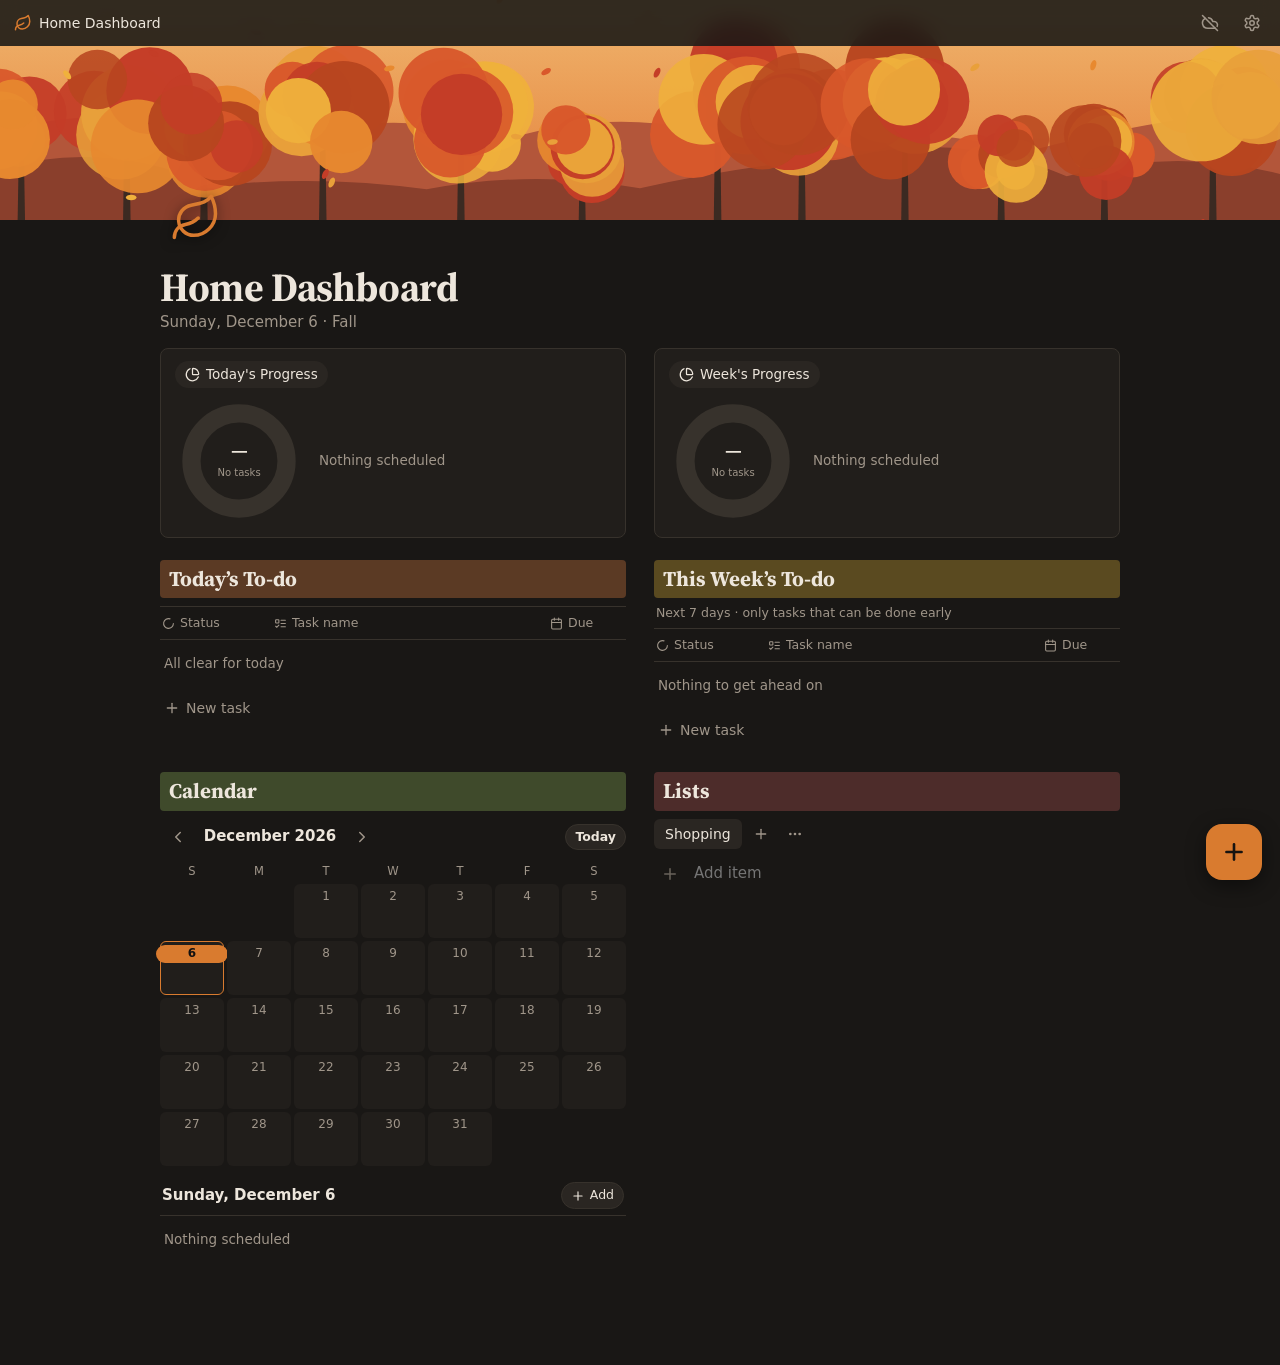
==== index.html @ fb321fc7 "Add files via upload" ====
<!doctype html>
<html lang="en">
<head>
  <meta charset="utf-8">
  <meta name="viewport" content="width=device-width, initial-scale=1, viewport-fit=cover">
  <meta name="theme-color" content="#191715">
  <meta name="mobile-web-app-capable" content="yes">
  <title>Home Dashboard</title>
  <link rel="manifest" href="manifest.webmanifest">
  <link rel="icon" href="icon-192.png">
  <link rel="apple-touch-icon" href="icon-192.png">
  <link rel="preconnect" href="https://fonts.googleapis.com">
  <link rel="preconnect" href="https://fonts.gstatic.com" crossorigin>
  <link rel="stylesheet" href="https://fonts.googleapis.com/css2?family=Source+Serif+4:opsz,wght@8..60,600;8..60,700&display=swap">
  <link rel="stylesheet" href="styles.css">
</head>
<body>
  <div id="app"></div>
  <div id="overlay"></div>
  <script src="recurrence.js"></script>
  <script src="icons.js"></script>
  <script src="themes.js"></script>
  <script src="app.js"></script>
</body>
</html>
---- styles.css ----
:root {
  --bg: #191715; --surface: #211e1b; --surface2: #2a2622; --border: #37322c; --text: #ede6dc; --muted: #a0968a;
  --accent: #d97b2f; --h1: #5b3a24; --h2: #5a4a20; --h3: #3f4a2b; --h4: #4d2c2a;
  --serif: 'Source Serif 4', 'Noto Serif', Georgia, serif;
  --sans: system-ui, -apple-system, 'Segoe UI', Roboto, 'Helvetica Neue', Arial, sans-serif;
  --radius: 8px;
  color-scheme: dark;
}
* { box-sizing: border-box; }
html { -webkit-text-size-adjust: 100%; overflow-x: hidden; }
body { margin: 0; background: var(--bg); color: var(--text); font: 15px/1.45 var(--sans); -webkit-tap-highlight-color: transparent; overflow-x: hidden; }
button { font: inherit; color: inherit; background: none; border: 0; padding: 0; cursor: pointer; }
input, textarea { font: inherit; color: var(--text); background: var(--surface2); border: 1px solid var(--border); border-radius: 6px; padding: 9px 10px; width: 100%; outline: none; }
input:focus, textarea:focus { border-color: var(--accent); }
input[type=date], input[type=time] { min-height: 40px; }
.ic { width: 18px; height: 18px; flex: none; }
.accent { color: var(--accent); }
.muted { color: var(--muted); }
.small { font-size: 12.5px; display: block; }
.spacer { flex: 1; }
.spin { animation: spin 1s linear infinite; }
@keyframes spin { to { transform: rotate(360deg); } }

/* top bar + banner */
.topbar { position: sticky; top: 0; z-index: 20; display: flex; align-items: center; gap: 6px; height: 46px;
  padding: 0 10px 0 14px; padding-top: env(safe-area-inset-top); background: color-mix(in srgb, var(--bg) 88%, transparent);
  backdrop-filter: blur(10px); -webkit-backdrop-filter: blur(10px); }
.crumb { display: flex; align-items: center; gap: 7px; font-size: 14px; min-width: 0; }
.crumb span { white-space: nowrap; overflow: hidden; text-overflow: ellipsis; }
.iconbtn { width: 36px; height: 36px; display: inline-grid; place-items: center; border-radius: 6px; color: var(--muted); position: relative; }
.iconbtn:hover { background: var(--surface2); color: var(--text); }
.iconbtn.faint { width: 28px; height: 28px; opacity: .55; }
.sync-ok { color: var(--st-done); } .sync-error { color: #e36a5a; }
.pending { position: absolute; top: 3px; right: 2px; font-size: 10px; background: var(--accent); color: #111; border-radius: 8px; padding: 0 4px; line-height: 14px; }
.banner { height: 170px; overflow: hidden; margin-top: -46px; }
.banner svg { width: 100%; height: 100%; display: block; }

/* page */
.page { max-width: 1040px; margin: 0 auto; padding: 0 16px 110px; }
.page-icon { width: 72px; height: 72px; margin-top: -38px; position: relative; color: var(--accent);
  display: grid; place-items: center; filter: drop-shadow(0 2px 6px rgba(0,0,0,.6)); }
.page-icon .ic { width: 52px; height: 52px; stroke-width: 1.6; }
.title { font-family: var(--serif); font-weight: 700; font-size: 34px; line-height: 1.15; margin: 10px 0 2px; letter-spacing: -.01em; }
.subtitle { color: var(--muted); margin-bottom: 14px; }
.filters { display: flex; gap: 6px; overflow-x: auto; padding-bottom: 6px; margin-bottom: 8px; scrollbar-width: none; }
.chip { display: inline-flex; align-items: center; gap: 5px; padding: 5px 11px; border-radius: 999px; background: var(--surface2);
  border: 1px solid var(--border); white-space: nowrap; font-size: 13.5px; }
.chip.on { background: color-mix(in srgb, var(--accent) 30%, var(--surface2)); border-color: var(--accent); }
.chip.small { padding: 3px 9px; font-size: 12.5px; }
.chip .ic { width: 14px; height: 14px; }

.grid2 { display: grid; grid-template-columns: minmax(0, 1fr); gap: 16px; margin-bottom: 22px; }
@media (min-width: 760px) {
  .grid2 { grid-template-columns: minmax(0, 1fr) minmax(0, 1fr); gap: 28px; }
  .banner { height: 220px; }
  .page { padding: 0 40px 80px; }
  .title { font-size: 40px; }
}
.block { min-width: 0; }
.hblock { font-family: var(--serif); font-size: 21px; font-weight: 700; margin: 0 0 8px; padding: 4px 9px; border-radius: 4px; }
.hblock.h1 { background: var(--h1); } .hblock.h2 { background: var(--h2); } .hblock.h3 { background: var(--h3); } .hblock.h4 { background: var(--h4); }
.hint { color: var(--muted); font-size: 12.5px; margin: -2px 0 6px 2px; }

/* charts */
.charts { display: grid; grid-template-columns: minmax(0, 1fr) minmax(0, 1fr); gap: 10px; margin-bottom: 22px; }
@media (max-width: 759px) {
  .charts .card { padding: 10px; }
  .charts .chart-body { flex-direction: column; gap: 8px; }
  .charts .pie { width: 112px; height: 112px; }
  .charts .legend { font-size: 12.5px; width: 100%; }
  .charts .card-label { font-size: 12.5px; padding: 3px 8px; }
}
@media (min-width: 760px) { .charts { gap: 28px; } }
.card { background: var(--surface); border: 1px solid var(--border); border-radius: var(--radius); padding: 12px 14px; }
.card-label { display: inline-flex; align-items: center; gap: 6px; font-size: 13.5px; padding: 4px 10px; border-radius: 999px; background: var(--surface2); }
.card-label .ic { width: 15px; height: 15px; }
.chart-body { display: flex; align-items: center; gap: 16px; margin-top: 8px; }
.pie { width: 128px; height: 128px; flex: none; }
.pie circle { transition: stroke-dasharray .4s ease, stroke-dashoffset .4s ease; }
.pie-big { font: 700 22px var(--serif); fill: var(--text); }
.pie-small { font-size: 11px; fill: var(--muted); }
.legend { list-style: none; margin: 0; padding: 0; display: grid; gap: 4px; font-size: 13.5px; flex: 1; min-width: 0; }
.legend li { display: flex; align-items: center; gap: 7px; }
.legend b { margin-left: auto; font-weight: 600; color: var(--muted); }
.dot { width: 8px; height: 8px; border-radius: 50%; flex: none; display: inline-block; }

/* tables */
.table { border-top: 1px solid var(--border); }
.thead { display: grid; grid-template-columns: 104px 1fr 74px; gap: 8px; color: var(--muted); font-size: 12.5px; padding: 7px 2px; border-bottom: 1px solid var(--border); }
.thead span { display: flex; align-items: center; gap: 5px; }
.thead .ic { width: 13px; height: 13px; }
.row { display: grid; grid-template-columns: 104px 1fr 74px; gap: 8px; align-items: center; padding: 7px 2px; border-bottom: 1px solid var(--border); min-height: 48px; }
.row.fin .nm { color: var(--muted); }
.row.fin .ticon { opacity: .5; }
.row.overdue { background: linear-gradient(90deg, color-mix(in srgb, #e05a4a 12%, transparent), transparent 70%); }
.pill { --c: var(--st-not_started); display: inline-flex; align-items: center; gap: 6px; justify-self: start; padding: 3px 9px 3px 8px; border-radius: 999px;
  background: color-mix(in srgb, var(--c) 26%, transparent); color: color-mix(in srgb, var(--c) 45%, #fff); font-size: 12.5px; white-space: nowrap; }
.pill .dot { background: var(--c); }
.name { display: flex; align-items: center; gap: 9px; text-align: left; min-width: 0; padding: 2px 0; }
.ticon { width: 30px; height: 30px; display: grid; place-items: center; border-radius: 7px; background: var(--surface2); color: var(--accent); flex: none; }
.ticon .ic { width: 17px; height: 17px; }
.ntext { min-width: 0; display: flex; flex-direction: column; }
.nm { overflow-wrap: anywhere; }
.meta { display: flex; align-items: center; gap: 6px; font-size: 11.5px; color: var(--muted); margin-top: 1px; }
.cat { padding: 0 6px; border-radius: 4px; background: var(--surface2); }
.rep .ic, .streak .ic { width: 12px; height: 12px; }
.streak { display: inline-flex; align-items: center; gap: 2px; color: var(--st-p25); }
.due { font-size: 12.5px; text-align: right; display: flex; flex-direction: column; color: var(--text); }
.due .sub { color: var(--muted); font-size: 11.5px; }
.od { color: #e8806e; font-weight: 600; }
.empty { color: var(--muted); padding: 14px 4px; font-size: 13.5px; }
.newrow { display: flex; align-items: center; gap: 6px; color: var(--muted); padding: 10px 4px; font-size: 14px; width: 100%; }
.newrow .ic { width: 16px; height: 16px; }

/* calendar */
.cal-head { display: flex; align-items: center; gap: 4px; margin-bottom: 6px; font-weight: 600; }
.cal-head > span { min-width: 0; flex: 0 1 140px; text-align: center; }
.cal-head .chip { margin-left: auto; }
.cal-grid { display: grid; grid-template-columns: repeat(7, minmax(0, 1fr)); gap: 3px; }
.cal-dow { text-align: center; color: var(--muted); font-size: 11.5px; padding: 2px 0; }
.cal-cell { min-height: 54px; border-radius: 6px; background: var(--surface); border: 1px solid transparent; padding: 3px; display: flex; flex-direction: column; align-items: center; gap: 2px; }
.cal-cell.blank { background: none; }
.cal-cell .num { font-size: 12px; color: var(--muted); }
.cal-cell.today .num { background: var(--accent); color: #111; border-radius: 999px; padding: 0 6px; font-weight: 700; }
.cal-cell.sel { border-color: var(--accent); }
.cal-icons { display: flex; flex-wrap: wrap; justify-content: center; gap: 1px; }
.cal-icons .ic { width: 12px; height: 12px; }
.cal-icons .more { font-size: 9.5px; color: var(--muted); }
.cal-day { margin-top: 12px; }
.cal-day-head { display: flex; align-items: center; justify-content: space-between; padding: 4px 2px 6px; border-bottom: 1px solid var(--border); }

/* lists */
.tabs { display: flex; gap: 4px; overflow-x: auto; margin-bottom: 6px; scrollbar-width: none; }
.tab { padding: 5px 11px; border-radius: 6px; color: var(--muted); white-space: nowrap; font-size: 14px; display: inline-flex; align-items: center; }
.tab.on { background: var(--surface2); color: var(--text); }
.tab.add { padding: 5px 7px; } .tab .ic { width: 16px; height: 16px; }
.items { margin-bottom: 8px; }
.item { display: flex; align-items: center; gap: 6px; padding: 1px 0; }
.item .cb { width: 32px; height: 36px; display: grid; place-items: center; color: var(--muted); flex: none; }
.item.checked .cb { color: var(--st-done); }
.item input { background: none; border: 0; padding: 7px 2px; }
.item.checked input { color: var(--muted); text-decoration: line-through; }
.item.new .cb { opacity: .6; }

/* FAB */
.fab { position: fixed; right: 18px; bottom: calc(20px + env(safe-area-inset-bottom)); width: 56px; height: 56px; border-radius: 16px;
  background: var(--accent); color: #161310; display: grid; place-items: center; box-shadow: 0 6px 20px rgba(0,0,0,.45); z-index: 15; }
.fab .ic { width: 26px; height: 26px; stroke-width: 2.4; }

/* overlays */
#overlay:not(.on) { display: none; }
.scrim { position: fixed; inset: 0; background: rgba(0,0,0,.5); z-index: 40; }
.menu-mode .scrim { background: rgba(0,0,0,.15); }
.menu { position: fixed; z-index: 41; background: var(--surface); border: 1px solid var(--border); border-radius: 10px; padding: 5px; width: 190px; box-shadow: 0 12px 30px rgba(0,0,0,.5); }
.menu-item { display: flex; align-items: center; justify-content: space-between; width: 100%; padding: 6px; border-radius: 6px; }
.menu-item:hover, .menu-item.cur { background: var(--surface2); }
.menu-item .ic { width: 16px; height: 16px; color: var(--muted); }
.sheet { position: fixed; z-index: 41; left: 0; right: 0; bottom: 0; max-height: 92vh; display: flex; flex-direction: column;
  background: var(--surface); border-radius: 16px 16px 0 0; border: 1px solid var(--border); animation: up .2s ease; padding-bottom: env(safe-area-inset-bottom); }
@keyframes up { from { transform: translateY(30px); opacity: 0; } }
@media (min-width: 760px) {
  .sheet { left: 50%; top: 50%; bottom: auto; transform: translate(-50%, -50%); width: 520px; border-radius: 14px; max-height: 86vh; animation: none; }
}
.sheet-head, .sheet-foot { display: flex; align-items: center; gap: 8px; padding: 12px 14px; }
.sheet-head { border-bottom: 1px solid var(--border); }
.sheet-foot { border-top: 1px solid var(--border); }
.sheet-body { overflow-y: auto; padding: 14px; display: grid; gap: 14px; }
.sheet-body h3 { margin: 6px 0 -4px; font-family: var(--serif); font-size: 17px; }
.namerow { display: flex; gap: 8px; }
.namerow input { font-size: 17px; }
.iconpick { width: 46px; height: 46px; flex: none; border-radius: 8px; background: var(--surface2); border: 1px solid var(--border); color: var(--accent); display: grid; place-items: center; }
.iconpick .ic { width: 24px; height: 24px; }
.picker { display: grid; gap: 8px; }
.picker-grid { display: grid; grid-template-columns: repeat(auto-fill, minmax(42px, 1fr)); gap: 4px; max-height: 210px; overflow-y: auto; }
.picker-grid button { height: 42px; display: grid; place-items: center; border-radius: 7px; color: var(--text); }
.picker-grid button:hover, .picker-grid button.on { background: var(--surface2); color: var(--accent); }
.field { display: grid; gap: 5px; }
.field > label, .field > div > label { font-size: 12.5px; color: var(--muted); }
.field.two { grid-template-columns: 1fr 1fr; gap: 10px; }
.field.two > div { display: grid; gap: 5px; min-width: 0; }
.field.inline { display: flex; align-items: center; gap: 10px; }
.field.inline label { white-space: nowrap; }
.field.inline input[type=date] { width: auto; flex: 1; }
.num { width: 72px !important; }
.seg, .wds { display: flex; flex-wrap: wrap; gap: 4px; }
.seg button, .wds button { padding: 7px 11px; border-radius: 7px; background: var(--surface2); border: 1px solid var(--border); font-size: 13.5px; }
.wds button { flex: 1; padding: 7px 0; }
.seg button.on, .wds button.on { background: color-mix(in srgb, var(--accent) 32%, var(--surface2)); border-color: var(--accent); }
.toggle { display: flex; align-items: center; gap: 12px; cursor: pointer; }
.toggle input { display: none; }
.toggle > span:last-child { display: flex; flex-direction: column; }
.sw { width: 40px; height: 24px; border-radius: 12px; background: var(--border); position: relative; flex: none; transition: background .15s; }
.sw::after { content: ''; position: absolute; top: 3px; left: 3px; width: 18px; height: 18px; border-radius: 50%; background: #fff; transition: transform .15s; }
.toggle input:checked + .sw { background: var(--accent); }
.toggle input:checked + .sw::after { transform: translateX(16px); }
.hist { display: flex; gap: 4px; flex-wrap: wrap; }
.hdot { width: 16px; height: 16px; border-radius: 4px; }
.btn { display: inline-flex; align-items: center; gap: 6px; padding: 9px 14px; border-radius: 8px; background: var(--surface2); border: 1px solid var(--border); font-size: 14px; }
.btn .ic { width: 16px; height: 16px; }
.btn.primary { background: var(--accent); color: #161310; border-color: var(--accent); font-weight: 600; }
.btn.danger { color: #e8806e; }
.btnrow { display: flex; flex-wrap: wrap; gap: 8px; }
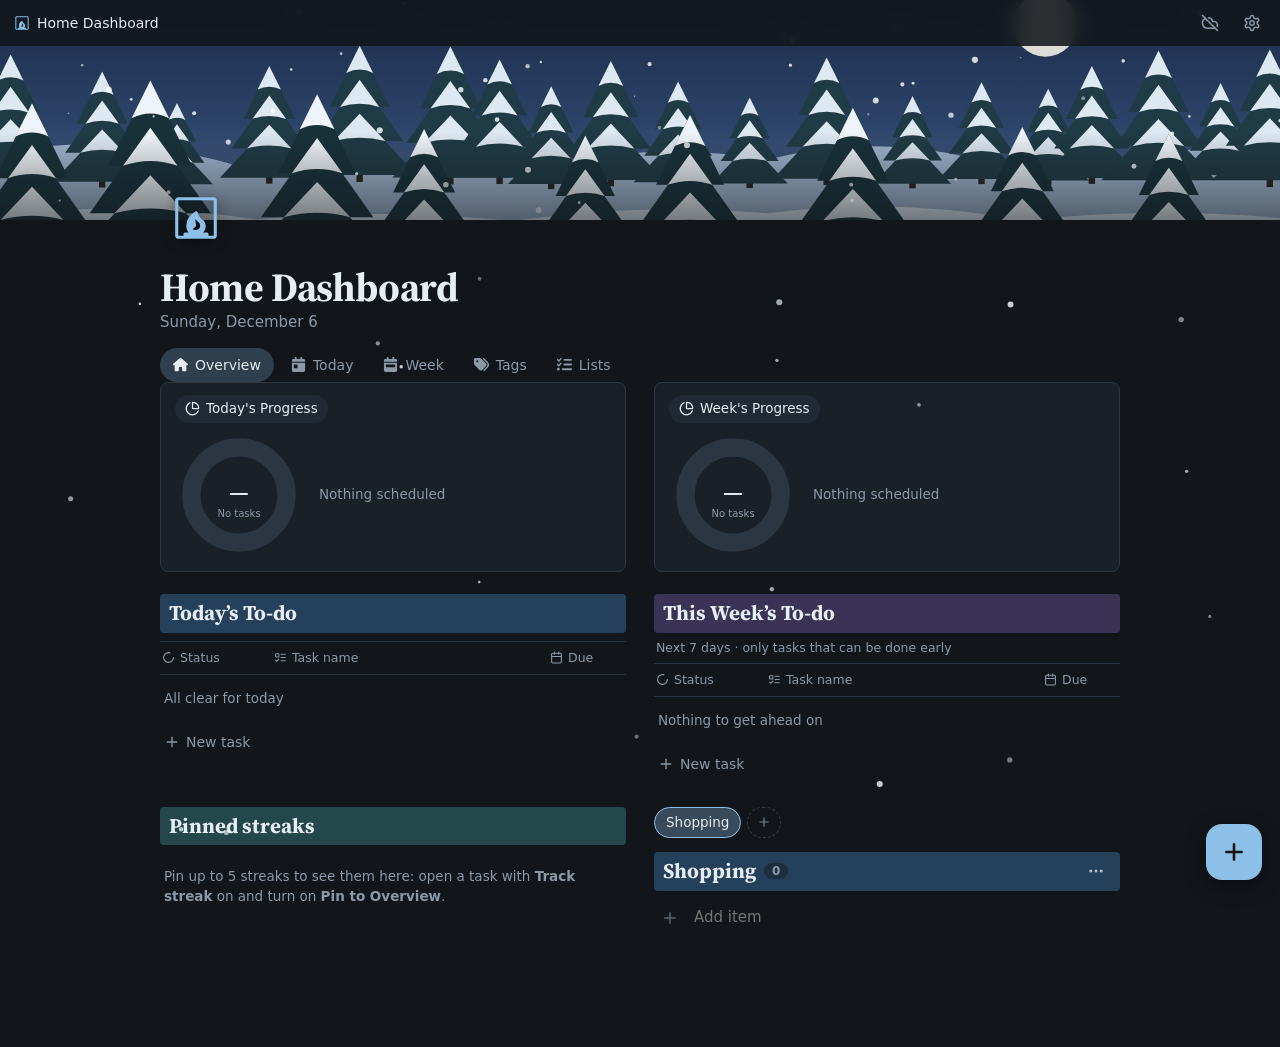
==== commit c4240d9b: "Add files via upload" ====
--- a/index.html
+++ b/index.html
@@ -19,6 +19,9 @@
   <div id="overlay"></div>
   <script src="recurrence.js"></script>
   <script src="icons.js"></script>
+  <script src="icons-core.js"></script>
+  <script src="palette.js"></script>
+  <script src="particles.js"></script>
   <script src="themes.js"></script>
   <script src="app.js"></script>
 </body>
--- a/styles.css
+++ b/styles.css
@@ -7,13 +7,15 @@
   color-scheme: dark;
 }
 * { box-sizing: border-box; }
-html { -webkit-text-size-adjust: 100%; overflow-x: hidden; }
-body { margin: 0; background: var(--bg); color: var(--text); font: 15px/1.45 var(--sans); -webkit-tap-highlight-color: transparent; overflow-x: hidden; }
+html { -webkit-text-size-adjust: 100%; overflow-x: clip; overflow-anchor: none; }
+body { margin: 0; background: var(--bg); color: var(--text); font: 15px/1.45 var(--sans); -webkit-tap-highlight-color: transparent; overflow-x: clip; }
 button { font: inherit; color: inherit; background: none; border: 0; padding: 0; cursor: pointer; }
 input, textarea { font: inherit; color: var(--text); background: var(--surface2); border: 1px solid var(--border); border-radius: 6px; padding: 9px 10px; width: 100%; outline: none; }
 input:focus, textarea:focus { border-color: var(--accent); }
 input[type=date], input[type=time] { min-height: 40px; }
 .ic { width: 18px; height: 18px; flex: none; }
+.sic { width: 18px; height: 18px; flex: none; display: block; }
+.crumb .sic { width: 16px; height: 16px; }
 .accent { color: var(--accent); }
 .muted { color: var(--muted); }
 .small { font-size: 12.5px; display: block; }
@@ -33,13 +35,17 @@
 .sync-ok { color: var(--st-done); } .sync-error { color: #e36a5a; }
 .pending { position: absolute; top: 3px; right: 2px; font-size: 10px; background: var(--accent); color: #111; border-radius: 8px; padding: 0 4px; line-height: 14px; }
 .banner { height: 170px; overflow: hidden; margin-top: -46px; }
-.banner svg { width: 100%; height: 100%; display: block; }
+.banner svg, .banner img { width: 100%; height: 100%; display: block; object-fit: cover; }
+.banner img, #bgphoto img { object-position: var(--fx, center); }
+@media (max-width: 759px) { .banner img, #bgphoto img { object-position: var(--fxp, center); } }
+.banner { position: relative; }
+.banner::after { content: ''; position: absolute; inset: auto 0 0 0; height: 40%; background: linear-gradient(transparent, color-mix(in srgb, var(--bg) 55%, transparent)); pointer-events: none; }
 
 /* page */
 .page { max-width: 1040px; margin: 0 auto; padding: 0 16px 110px; }
 .page-icon { width: 72px; height: 72px; margin-top: -38px; position: relative; color: var(--accent);
   display: grid; place-items: center; filter: drop-shadow(0 2px 6px rgba(0,0,0,.6)); }
-.page-icon .ic { width: 52px; height: 52px; stroke-width: 1.6; }
+.page-icon .sic { width: 50px; height: 50px; }
 .title { font-family: var(--serif); font-weight: 700; font-size: 34px; line-height: 1.15; margin: 10px 0 2px; letter-spacing: -.01em; }
 .subtitle { color: var(--muted); margin-bottom: 14px; }
 .filters { display: flex; gap: 6px; overflow-x: auto; padding-bottom: 6px; margin-bottom: 8px; scrollbar-width: none; }
@@ -97,8 +103,9 @@
   background: color-mix(in srgb, var(--c) 26%, transparent); color: color-mix(in srgb, var(--c) 45%, #fff); font-size: 12.5px; white-space: nowrap; }
 .pill .dot { background: var(--c); }
 .name { display: flex; align-items: center; gap: 9px; text-align: left; min-width: 0; padding: 2px 0; }
-.ticon { width: 30px; height: 30px; display: grid; place-items: center; border-radius: 7px; background: var(--surface2); color: var(--accent); flex: none; }
-.ticon .ic { width: 17px; height: 17px; }
+.ticon { --ic: var(--accent); width: 32px; height: 32px; display: grid; place-items: center; border-radius: 8px; background: color-mix(in srgb, var(--ic) 17%, transparent); color: var(--ic); flex: none; }
+.ticon .sic, .ticon .ic { width: 17px; height: 17px; }
+.sic.dotfallback { transform: scale(.5); opacity: .7; }
 .ntext { min-width: 0; display: flex; flex-direction: column; }
 .nm { overflow-wrap: anywhere; }
 .meta { display: flex; align-items: center; gap: 6px; font-size: 11.5px; color: var(--muted); margin-top: 1px; }
@@ -168,12 +175,14 @@
 .sheet-body h3 { margin: 6px 0 -4px; font-family: var(--serif); font-size: 17px; }
 .namerow { display: flex; gap: 8px; }
 .namerow input { font-size: 17px; }
-.iconpick { width: 46px; height: 46px; flex: none; border-radius: 8px; background: var(--surface2); border: 1px solid var(--border); color: var(--accent); display: grid; place-items: center; }
-.iconpick .ic { width: 24px; height: 24px; }
+.iconpick { --ic: var(--accent); width: 46px; height: 46px; flex: none; border-radius: 9px; background: color-mix(in srgb, var(--ic) 18%, var(--surface2)); border: 1px solid var(--border); color: var(--ic); display: grid; place-items: center; }
+.iconpick .sic, .iconpick .ic { width: 22px; height: 22px; }
 .picker { display: grid; gap: 8px; }
-.picker-grid { display: grid; grid-template-columns: repeat(auto-fill, minmax(42px, 1fr)); gap: 4px; max-height: 210px; overflow-y: auto; }
-.picker-grid button { height: 42px; display: grid; place-items: center; border-radius: 7px; color: var(--text); }
-.picker-grid button:hover, .picker-grid button.on { background: var(--surface2); color: var(--accent); }
+.picker-grid { --ic: var(--accent); display: grid; grid-template-columns: repeat(auto-fill, minmax(44px, 1fr)); gap: 4px; max-height: 240px; overflow-y: auto; }
+.picker-grid button { height: 44px; display: grid; place-items: center; border-radius: 8px; color: var(--ic); }
+.picker-grid .sic { width: 21px; height: 21px; }
+.picker-grid button:hover, .picker-grid button.on { background: color-mix(in srgb, var(--ic) 18%, transparent); }
+.picker-grid > div { grid-column: 1 / -1; padding: 8px 2px; }
 .field { display: grid; gap: 5px; }
 .field > label, .field > div > label { font-size: 12.5px; color: var(--muted); }
 .field.two { grid-template-columns: 1fr 1fr; gap: 10px; }
@@ -200,3 +209,223 @@
 .btn.primary { background: var(--accent); color: #161310; border-color: var(--accent); font-weight: 600; }
 .btn.danger { color: #e8806e; }
 .btnrow { display: flex; flex-wrap: wrap; gap: 8px; }
+
+/* weekly calendar */
+.wk-grid { display: grid; grid-template-columns: repeat(7, minmax(0, 1fr)); gap: 4px; }
+.wk-cell { display: flex; flex-direction: column; align-items: center; gap: 3px; padding: 6px 2px 8px; min-height: 112px; border-radius: 8px; background: var(--surface); border: 1px solid transparent; }
+.wk-cell .dow { font-size: 11px; color: var(--muted); text-transform: uppercase; letter-spacing: .04em; }
+.wk-cell .num { font-size: 15px; font-weight: 600; min-width: 26px; text-align: center; border-radius: 999px; padding: 1px 0; }
+.wk-cell.today .num { background: var(--accent); color: #141210; }
+.wk-cell.sel { border-color: var(--accent); }
+.wk-cell.past { opacity: .7; }
+.wk-icons { display: flex; flex-direction: column; align-items: center; gap: 4px; margin-top: 2px; }
+.wk-icons .mini .sic, .wk-icons .mini .ic { width: 15px; height: 15px; }
+.wk-icons .mini.fin { opacity: .3; }
+.wk-icons .more { font-size: 10.5px; color: var(--muted); }
+@media (min-width: 760px) { .wk-icons { flex-direction: row; flex-wrap: wrap; justify-content: center; } }
+
+/* icon color swatches */
+.swatches { display: flex; flex-wrap: wrap; gap: 8px; align-items: center; }
+.swatch { width: 28px; height: 28px; border-radius: 50%; border: 2px solid transparent; }
+.swatch.on { border-color: var(--text); box-shadow: 0 0 0 2px var(--surface) inset; }
+.sw-auto { padding: 5px 10px; border-radius: 999px; background: var(--surface2); border: 1px solid var(--border); font-size: 13px; }
+.sw-auto.on { border-color: var(--accent); }
+
+.credit { text-align: center; font-size: 11.5px; color: var(--muted); opacity: .8; margin: 8px 0 0; }
+.photo-bg .credit { color: color-mix(in srgb, #fff 75%, transparent); text-shadow: 0 1px 3px rgba(0,0,0,.7); }
+#particles { position: fixed; inset: 0; pointer-events: none; z-index: 12; }
+
+/* full-screen photo background (Trello style) */
+#bgphoto { position: fixed; inset: 0; z-index: -1; overflow: hidden; background: var(--bg); }
+#bgphoto img { width: 100%; height: 100%; object-fit: cover; display: block; }
+#bgphoto::after { content: ''; position: absolute; inset: 0;
+  background: linear-gradient(180deg, color-mix(in srgb, var(--bg) 10%, transparent) 0, color-mix(in srgb, var(--bg) 35%, transparent) 45%, color-mix(in srgb, var(--bg) 55%, transparent) 100%); }
+.bg-spacer { height: 70px; }
+.photo-bg .topbar { background: color-mix(in srgb, var(--bg) 55%, transparent); }
+.photo-bg .hero, .photo-bg .card, .photo-bg .block {
+  background: color-mix(in srgb, var(--bg) 74%, transparent);
+  -webkit-backdrop-filter: blur(16px) saturate(1.15); backdrop-filter: blur(16px) saturate(1.15);
+  border: 1px solid color-mix(in srgb, #fff 9%, transparent); border-radius: 14px; }
+.photo-bg .hero { padding: 14px 16px 10px; margin-bottom: 16px; }
+.photo-bg .block { padding: 10px 12px 6px; }
+.photo-bg .page-icon { margin-top: 0; height: 56px; width: 56px; justify-content: start; filter: none; }
+.photo-bg .page-icon .sic { width: 44px; height: 44px; }
+.photo-bg .title { margin-top: 4px; }
+.photo-bg .filters { margin-bottom: 0; }
+.photo-bg .wk-cell { background: color-mix(in srgb, var(--surface) 70%, transparent); }
+.photo-bg .chip, .photo-bg .tab.on { background: color-mix(in srgb, var(--surface2) 80%, transparent); }
+@media (min-width: 760px) { .bg-spacer { height: 140px; } .photo-bg .block { padding: 14px 16px 8px; } }
+
+/* ---------- page tabs ---------- */
+.nav { display: flex; gap: 4px; margin-top: 12px; }
+.nav button { display: inline-flex; align-items: center; gap: 7px; padding: 7px 13px; border-radius: 999px; color: var(--muted); font-size: 14px; }
+.nav button .sic { width: 15px; height: 15px; }
+.nav button.on { background: color-mix(in srgb, var(--accent) 24%, transparent); color: var(--text); }
+.nav button:hover { color: var(--text); }
+.nav-bottom { display: none; }
+@media (max-width: 759px) {
+  .nav-top { display: none; }
+  .nav-bottom { display: flex; }
+  .nav { position: fixed; left: 0; right: 0; bottom: 0; z-index: 30; margin: 0; gap: 0; justify-content: space-around;
+    padding: 6px 4px calc(6px + env(safe-area-inset-bottom));
+    background: color-mix(in srgb, var(--bg) 82%, transparent); -webkit-backdrop-filter: blur(16px); backdrop-filter: blur(16px);
+    border-top: 1px solid color-mix(in srgb, #fff 8%, transparent); }
+  .nav button { flex: 1; flex-direction: column; gap: 3px; padding: 6px 2px; border-radius: 12px; font-size: 11px; }
+  .nav button .sic { width: 20px; height: 20px; }
+  .nav button.on { background: none; color: var(--accent); }
+  .page { padding-bottom: calc(150px + env(safe-area-inset-bottom)); }
+  .fab { bottom: calc(80px + env(safe-area-inset-bottom)); }
+}
+.charts.single { grid-template-columns: minmax(0, 1fr); }
+.charts.single .chart-body { flex-direction: row; }
+@media (max-width: 759px) { .charts.single .pie { width: 120px; height: 120px; } .charts.single .chart-body { flex-direction: row; } }
+.view-chips .chip .sic { width: 14px; height: 14px; color: var(--accent); }
+.view-chips { margin-bottom: 14px; }
+.lrow { display: flex; align-items: center; gap: 10px; width: 100%; text-align: left; padding: 8px 2px; border-bottom: 1px solid var(--border); }
+.lrow .ntext { flex: 1; }
+.lrow .due { min-width: 56px; }
+.hint .ic.inline { width: 13px; height: 13px; vertical-align: -2px; }
+.tab-overview .grid2:last-of-type:has(> .block:only-child) { grid-template-columns: minmax(0, 1fr); }
+
+/* settings: icon tiles, view rows, select */
+select { font: inherit; color: var(--text); background: var(--surface2); border: 1px solid var(--border); border-radius: 6px; padding: 9px 10px; width: 100%; }
+.icon-tiles { display: grid; grid-template-columns: repeat(auto-fill, minmax(64px, 1fr)); gap: 6px; }
+.icon-tile { display: flex; flex-direction: column; align-items: center; gap: 4px; padding: 9px 2px 7px; border-radius: 9px; background: var(--surface2); border: 1px solid var(--border); color: var(--accent); font-size: 11px; }
+.icon-tile span { color: var(--muted); white-space: nowrap; overflow: hidden; text-overflow: ellipsis; max-width: 100%; }
+.icon-tile .sic { width: 22px; height: 22px; }
+.view-row { display: grid; grid-template-columns: 40px minmax(0, 1fr) minmax(0, 1.3fr) 28px; gap: 6px; align-items: center; }
+.iconpick.small { width: 40px; height: 40px; }
+.iconpick.small .sic { width: 18px; height: 18px; }
+.picker-grid.big { max-height: 55vh; color: var(--accent); }
+.picker-grid.big button { color: var(--accent); }
+
+/* big single chart */
+.pie-big { font-size: 26px; }
+.iconbtn.off { opacity: .4; }
+.updown { display: flex; flex-direction: column; }
+.updown .iconbtn { height: 18px; width: 26px; }
+.updown .iconbtn:disabled { opacity: .15; }
+.view-row { grid-template-columns: 40px minmax(0, 1fr) minmax(0, 1.3fr) 26px 28px; }
+
+/* ---------- sticky chart: big pie that collapses into a horizontal bar ---------- */
+:root { --cp: 0; --pbig: min(70vw, 290px); --hb: 46px; }
+.chart-sticky { position: sticky; top: calc(46px + env(safe-area-inset-top)); z-index: 6; margin-bottom: 16px; }
+.chart-sticky .chart { background: color-mix(in srgb, var(--bg) 90%, transparent); -webkit-backdrop-filter: blur(18px); backdrop-filter: blur(18px);
+  box-shadow: 0 calc(var(--cp) * 10px) 24px rgba(0,0,0,calc(var(--cp) * .45)); padding: 10px 14px calc(12px - var(--cp) * 4px); }
+.chart-sticky .card-label { display: flex; width: 100%; box-sizing: border-box; background: none; padding: 2px 2px; }
+.cl-total { margin-left: auto; font: 700 15px var(--serif); opacity: var(--cp); }
+.chart-sticky .chart-body { display: flex; justify-content: center; margin-top: 4px; overflow: hidden;
+  height: calc((var(--pbig) + 6px) * (1 - var(--cp))); }
+.chart-sticky .pie { width: var(--pbig); height: var(--pbig); flex: none; transform-origin: top center;
+  transform: scale(calc(1 - var(--cp) * .6)); opacity: calc(1 - var(--cp) * 1.6); }
+.chart-sticky .pie-big { font-size: 26px; }
+.hbar-wrap { height: calc(var(--hb) * var(--cp)); opacity: calc(var(--cp) * 1.6 - .6); overflow: hidden; }
+.hbar { display: flex; gap: 2px; height: 12px; border-radius: 6px; overflow: hidden; margin-top: 4px; }
+.hbar span { min-width: 3px; }
+.hbar-legend { display: flex; flex-wrap: wrap; gap: 3px 12px; font-size: 12px; color: var(--muted); margin-top: 7px; white-space: nowrap; }
+.hbar-legend i { display: inline-block; width: 8px; height: 8px; border-radius: 50%; margin-right: 5px; }
+.cp-spacer { height: calc(var(--cp) * (var(--pbig) + 6px - var(--hb))); }
+.photo-bg .chart-sticky .chart { background: color-mix(in srgb, var(--bg) 88%, transparent); }
+.pinned .sic { width: 13px; height: 13px; color: var(--muted); transform: rotate(30deg); }
+
+/* show/hide finished */
+.showdone { display: flex; align-items: center; gap: 6px; width: 100%; padding: 9px 4px; color: var(--muted); font-size: 13px; border-bottom: 1px solid var(--border); }
+.showdone .ic { width: 14px; height: 14px; color: var(--st-done); }
+
+/* 3-day text calendar */
+.three { display: grid; grid-template-columns: repeat(3, minmax(0, 1fr)); gap: 6px; }
+.td-col { background: color-mix(in srgb, var(--surface) 75%, transparent); border: 1px solid var(--border); border-radius: 10px; padding: 8px 6px 4px; display: flex; flex-direction: column; gap: 2px; min-width: 0; }
+.td-col.now { border-color: var(--accent); }
+.td-head { display: flex; flex-direction: column; margin-bottom: 4px; padding: 0 2px; }
+.td-head b { font-size: 13.5px; } .td-head span { font-size: 11.5px; color: var(--muted); }
+.td-col.now .td-head b { color: var(--accent); }
+.td-item { display: grid; grid-template-columns: 8px minmax(0, 1fr); gap: 2px 6px; align-items: start; text-align: left; padding: 5px 2px; border-radius: 6px; font-size: 13px; line-height: 1.25; }
+.td-item .dot { margin-top: 5px; }
+.td-item .td-name { overflow-wrap: anywhere; }
+.td-item .td-time { grid-column: 2; font-size: 11px; color: var(--muted); }
+.td-item.fin .td-name { color: var(--muted); text-decoration: line-through; }
+.td-empty { color: var(--muted); font-size: 12.5px; padding: 4px 2px; }
+.td-add { align-self: flex-start; color: var(--muted); padding: 4px 2px; } .td-add .ic { width: 15px; height: 15px; }
+
+/* streaks */
+.streaks { display: grid; gap: 8px; }
+.streak-card { display: grid; gap: 8px; text-align: left; padding: 10px 12px; border-radius: 12px; background: color-mix(in srgb, var(--surface) 75%, transparent); border: 1px solid var(--border); }
+.sc-top { display: flex; align-items: center; gap: 10px; }
+.sc-top .ntext { flex: 1; }
+.sc-count { display: inline-flex; align-items: center; gap: 4px; font: 700 22px var(--serif); color: var(--st-p25); }
+.sc-count .sic { width: 18px; height: 18px; }
+.sc-count.zero { color: var(--muted); }
+.sc-goal { display: flex; align-items: center; gap: 10px; font-size: 12px; color: var(--muted); }
+.sc-goal .bar { flex: 1; height: 7px; border-radius: 4px; background: var(--surface2); overflow: hidden; }
+.sc-goal .bar span { display: block; height: 100%; background: linear-gradient(90deg, var(--st-p25), var(--st-p50)); border-radius: 4px; }
+.sc-goal .gl { display: inline-flex; align-items: center; gap: 4px; white-space: nowrap; }
+.sc-goal .gl .sic { width: 13px; height: 13px; color: var(--st-p50); }
+.sc-bottom { display: flex; align-items: center; justify-content: space-between; gap: 8px; }
+.hds { display: flex; gap: 3px; flex-wrap: wrap; }
+.hd { width: 12px; height: 12px; border-radius: 3px; background: var(--surface2); }
+.hds.big .hd { width: 15px; height: 15px; }
+.hd-done, .hd-earn { background: var(--st-done); }
+.hd-earn { box-shadow: 0 0 0 2px color-mix(in srgb, var(--accent) 70%, transparent); }
+.hd-partial { background: var(--st-p50); }
+.hd-pause { background: var(--st-not_needed); opacity: .6; }
+.hd-grace { background: var(--accent); }
+.hd-miss { background: transparent; border: 1.5px solid #d9604f; }
+.hd-today { background: transparent; border: 1.5px dashed var(--muted); }
+.gds { display: inline-flex; gap: 2px; }
+.gd .sic { width: 14px; height: 14px; color: var(--border); }
+.gd.on .sic { color: var(--accent); }
+.sc-line { display: flex; align-items: center; gap: 6px; } .sc-line > .sic { width: 16px; height: 16px; color: var(--st-p25); }
+.streak-key { margin-top: 8px; }
+.hint .sic.inline, .muted .sic.inline { width: 12px; height: 12px; display: inline; vertical-align: -1px; }
+.muted .ic.inline { width: 12px; height: 12px; vertical-align: -2px; }
+
+/* category combobox */
+.combo { position: relative; }
+.combo-clear { position: absolute; right: 4px; top: 4px; }
+.combo-list { position: static; margin-top: 4px; max-height: 210px; overflow-y: auto; background: var(--surface); border: 1px solid var(--border); border-radius: 10px; padding: 4px; box-shadow: 0 10px 24px rgba(0,0,0,.45); }
+.combo-list button { display: flex; align-items: center; gap: 6px; width: 100%; text-align: left; padding: 9px 10px; border-radius: 7px; }
+.combo-list button:hover { background: var(--surface2); }
+.combo-list button.new { color: var(--accent); } .combo-list .ic { width: 15px; height: 15px; }
+.combo-list .muted { padding: 8px 10px; }
+
+/* settings rows */
+.view-row { grid-template-columns: 22px 40px minmax(0, 1fr) minmax(0, 1.3fr) 28px; touch-action: auto; }
+.grip { display: grid; place-items: center; height: 40px; color: var(--muted); cursor: grab; touch-action: none; }
+.grip .sic { width: 14px; height: 14px; }
+.view-row.dragging { opacity: .85; background: var(--surface2); border-radius: 8px; box-shadow: 0 6px 18px rgba(0,0,0,.4); }
+#view-rows { display: grid; gap: 6px; }
+.cat-row { display: grid; grid-template-columns: minmax(0, 1fr) auto 28px; gap: 8px; align-items: center; }
+
+/* toast */
+#toast { position: fixed; left: 50%; top: calc(58px + env(safe-area-inset-top)); transform: translate(-50%, -20px); opacity: 0; z-index: 60; pointer-events: none;
+  display: flex; align-items: center; gap: 8px; padding: 10px 16px; border-radius: 999px; background: var(--surface); border: 1px solid var(--accent); box-shadow: 0 10px 30px rgba(0,0,0,.5);
+  transition: opacity .25s, transform .25s; max-width: calc(100vw - 32px); font-size: 14px; }
+#toast.show { opacity: 1; transform: translate(-50%, 0); }
+#toast .sic { width: 18px; height: 18px; color: var(--st-p50); flex: none; }
+
+/* lists as titled sections with show/hide chips */
+.list-chips .chip { opacity: .45; background: transparent; border-color: color-mix(in srgb, var(--muted) 35%, transparent); color: var(--muted); }
+.list-chips .chip.on { opacity: 1; color: var(--text); border-color: var(--accent); background: color-mix(in srgb, var(--accent) 22%, var(--surface2)); }
+.list-chips .chip.add-list { opacity: .85; border-style: dashed; padding: 5px 9px; }
+.list-head { display: flex; align-items: center; gap: 8px; }
+.list-head .lh-count { font: 600 12px var(--sans); color: var(--muted); background: color-mix(in srgb, var(--bg) 40%, transparent); border-radius: 999px; padding: 1px 8px; }
+.list-head .iconbtn { margin-left: auto; width: 30px; height: 30px; color: var(--text); opacity: .75; }
+.lists-grid { align-items: start; }
+.lists-hint { margin: 0 2px 8px; }
+.lists-top { margin-bottom: 14px; }
+.lists-top .filters { margin-bottom: 0; }
+.list-sec + .list-sec { margin-top: 14px; }
+
+/* week calendar: all icons in a 2-column grid */
+.wk-icons { display: grid; grid-template-columns: repeat(2, 15px); gap: 4px; justify-content: center; }
+.wk-icons .more { grid-column: 1 / -1; text-align: center; font-size: 9.5px; line-height: 1.1; }
+@media (min-width: 760px) { .wk-icons { grid-template-columns: repeat(3, 16px); } }
+
+.sc-nogoal { font-size: 11.5px; color: var(--muted); font-style: italic; }
+
+/* icon colors: Auto + 8 swatches on one line, sized to fit any phone width */
+.swatches { flex-wrap: nowrap; gap: 6px; }
+.swatch { flex: 1 1 0; width: auto; max-width: 30px; height: auto; aspect-ratio: 1; min-width: 0; }
+.sw-auto { flex: none; padding: 5px 9px; }
+.sheet .seg { flex-wrap: nowrap; }
+.sheet .seg button { flex: 1 1 auto; padding: 7px 6px; min-width: 0; }
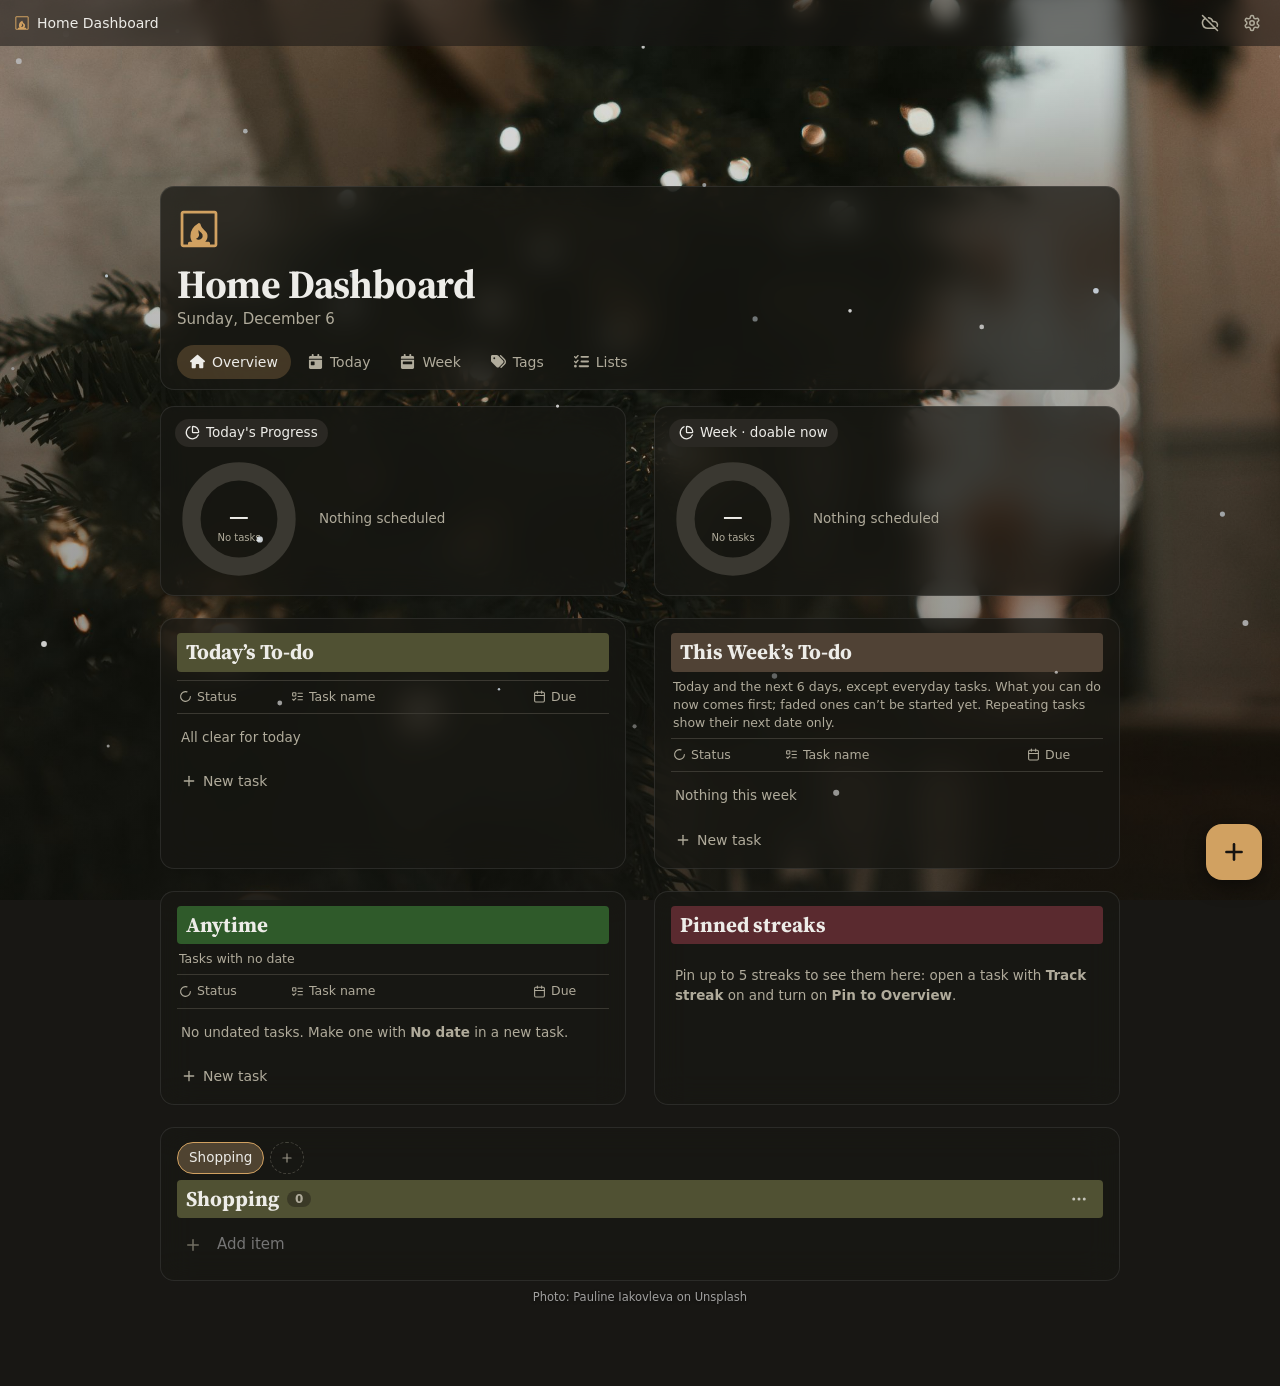
==== commit d9114ea6: "Add files via upload" ====
--- a/index.html
+++ b/index.html
@@ -3,12 +3,15 @@
 <head>
   <meta charset="utf-8">
   <meta name="viewport" content="width=device-width, initial-scale=1, viewport-fit=cover">
-  <meta name="theme-color" content="#191715">
+  <meta name="theme-color" content="#111111">
   <meta name="mobile-web-app-capable" content="yes">
   <title>Home Dashboard</title>
   <link rel="manifest" href="manifest.webmanifest">
   <link rel="icon" href="icon-192.png">
   <link rel="apple-touch-icon" href="icon-192.png">
+  <meta name="apple-mobile-web-app-capable" content="yes">
+  <meta name="apple-mobile-web-app-title" content="Chores">
+  <meta name="apple-mobile-web-app-status-bar-style" content="black-translucent">
   <link rel="preconnect" href="https://fonts.googleapis.com">
   <link rel="preconnect" href="https://fonts.gstatic.com" crossorigin>
   <link rel="stylesheet" href="https://fonts.googleapis.com/css2?family=Source+Serif+4:opsz,wght@8..60,600;8..60,700&display=swap">
--- a/styles.css
+++ b/styles.css
@@ -145,8 +145,24 @@
 .item { display: flex; align-items: center; gap: 6px; padding: 1px 0; }
 .item .cb { width: 32px; height: 36px; display: grid; place-items: center; color: var(--muted); flex: none; }
 .item.checked .cb { color: var(--st-done); }
-.item input { background: none; border: 0; padding: 7px 2px; }
-.item.checked input { color: var(--muted); text-decoration: line-through; }
+.item input, .item textarea { background: none; border: 0; padding: 7px 2px; }
+.item textarea { flex: 1; min-width: 0; resize: none; overflow: hidden; line-height: 1.35; font: inherit; color: inherit; field-sizing: content; min-height: 0; white-space: pre-wrap; overflow-wrap: anywhere; }
+.item.checked input, .item.checked textarea { color: var(--muted); text-decoration: line-through; }
+/* swipe a row left to reveal its delete button */
+.item.swipe { position: relative; display: block; padding: 0; touch-action: pan-y; overflow: hidden; border-radius: 8px; }
+.item-inner { display: flex; align-items: flex-start; gap: 6px; transform: translateX(var(--sx, 0)); transition: transform .18s ease; position: relative; z-index: 1; }
+.item-inner .cb { align-self: flex-start; }
+.item-inner .iconbtn { align-self: flex-start; margin-top: 1px; }
+.item.swipe.dragging .item-inner { transition: none; }
+.item.swipe.open .item-inner { --sx: -56px; }
+.item-x { position: absolute; right: 0; top: 50%; transform: translateY(-50%); width: 46px; height: 36px; display: grid; place-items: center;
+  border-radius: 9px; background: color-mix(in srgb, #e05a4a 75%, transparent); color: #fff; opacity: 0; pointer-events: none; transition: opacity .15s; }
+.item.swipe.open .item-x, .item.swipe.dragging .item-x { opacity: 1; pointer-events: auto; }
+@media (hover: hover) and (pointer: fine) {
+  .item.swipe:hover .item-inner { --sx: -50px; }
+  .item.swipe:hover .item-x { opacity: .85; pointer-events: auto; }
+}
+.item.new { align-items: flex-start; }
 .item.new .cb { opacity: .6; }
 
 /* FAB */
@@ -279,7 +295,7 @@
 .charts.single { grid-template-columns: minmax(0, 1fr); }
 .charts.single .chart-body { flex-direction: row; }
 @media (max-width: 759px) { .charts.single .pie { width: 120px; height: 120px; } .charts.single .chart-body { flex-direction: row; } }
-.view-chips .chip .sic { width: 14px; height: 14px; color: var(--accent); }
+.view-chips .chip .sic { width: 14px; height: 14px; color: var(--vc, var(--accent)); }
 .view-chips { margin-bottom: 14px; }
 .lrow { display: flex; align-items: center; gap: 10px; width: 100%; text-align: left; padding: 8px 2px; border-bottom: 1px solid var(--border); }
 .lrow .ntext { flex: 1; }
@@ -394,7 +410,7 @@
 .grip .sic { width: 14px; height: 14px; }
 .view-row.dragging { opacity: .85; background: var(--surface2); border-radius: 8px; box-shadow: 0 6px 18px rgba(0,0,0,.4); }
 #view-rows { display: grid; gap: 6px; }
-.cat-row { display: grid; grid-template-columns: minmax(0, 1fr) auto 28px; gap: 8px; align-items: center; }
+.cat-row { display: grid; grid-template-columns: 22px minmax(0, 1fr) auto 28px; gap: 8px; align-items: center; }
 
 /* toast */
 #toast { position: fixed; left: 50%; top: calc(58px + env(safe-area-inset-top)); transform: translate(-50%, -20px); opacity: 0; z-index: 60; pointer-events: none;
@@ -429,3 +445,53 @@
 .sw-auto { flex: none; padding: 5px 9px; }
 .sheet .seg { flex-wrap: nowrap; }
 .sheet .seg button { flex: 1 1 auto; padding: 7px 6px; min-width: 0; }
+
+/* week list: tasks that can't be started yet */
+.row.later .ticon, .row.later .nm, .row.later .pill { opacity: .5; }
+.row.later .due .sub { color: var(--muted); }
+/* editor: just this day vs every repeat */
+.seg.scope { margin-bottom: 6px; }
+.seg.scope button { flex: 1 1 0; font-weight: 600; }
+.scope-note { margin: 0 0 12px; }
+.linkbtn { color: var(--accent); text-decoration: underline; font-size: inherit; padding: 0; }
+.field.inline.early { flex-wrap: wrap; }
+.field.inline.early .full { flex-basis: 100%; }
+/* script-out-of-date warning */
+.warnbar { display: flex; gap: 10px; align-items: flex-start; margin: 10px auto 0; max-width: 1008px; padding: 10px 14px; border-radius: 10px;
+  background: color-mix(in srgb, #e05a4a 22%, var(--surface)); border: 1px solid color-mix(in srgb, #e05a4a 55%, transparent); font-size: 13.5px; position: relative; z-index: 3; }
+.warnbar .ic { flex: none; margin-top: 2px; }
+@media (max-width: 759px) { .warnbar { margin: 10px 16px 0; } }
+/* larger status choices on touch screens */
+@media (pointer: coarse) { .menu .menu-item { padding-top: 9px; padding-bottom: 9px; } }
+
+/* editor: "More options" */
+.adv-toggle { display: flex; align-items: center; gap: 10px; width: 100%; margin: 4px 0 2px; padding: 11px 12px; border-radius: 10px;
+  background: var(--surface2); border: 1px solid var(--border); text-align: left; }
+.adv-toggle > .ic:last-child { margin-left: auto; color: var(--muted); flex: none; }
+.adv-label { display: inline-flex; align-items: center; gap: 8px; font-weight: 600; white-space: nowrap; }
+.adv-label .ic { width: 16px; height: 16px; color: var(--accent); }
+.adv-sum { display: flex; flex-wrap: wrap; gap: 4px; min-width: 0; font-size: 12px; }
+.adv-sum span { padding: 1px 7px; border-radius: 999px; background: color-mix(in srgb, var(--accent) 18%, transparent); }
+.adv-sum.muted span, .adv-sum.muted { background: none; padding: 0; }
+.adv { display: flex; flex-direction: column; gap: 14px; margin-top: 6px; }
+.adv-group { display: flex; flex-direction: column; gap: 10px; padding: 12px; border: 1px solid var(--border); border-radius: 10px; }
+.adv-title { display: flex; align-items: center; gap: 7px; font-weight: 600; font-size: 13.5px; color: var(--muted); }
+.adv-title .ic, .adv-title .sic { width: 14px; height: 14px; color: var(--accent); }
+.adv-group > .field { margin: 0; }
+.gd-count { display: inline-flex; align-items: center; gap: 3px; font-size: 12px; width: auto !important; }
+#sec-streaks .field.inline { margin: 6px 0 0; }
+
+/* Today's list: tasks you can get ahead on */
+.early-div { display: flex; align-items: center; gap: 6px; padding: 10px 2px 4px; color: var(--muted); font-size: 12.5px; border-bottom: 1px solid var(--border); }
+.early-div .ic { width: 13px; height: 13px; color: var(--accent); }
+
+/* tag & category colors */
+.iconpick.small { color: var(--ic, var(--accent)); }
+.cat-dot { width: 22px; height: 22px; border-radius: 50%; flex: none; border: 2px solid color-mix(in srgb, var(--text) 25%, transparent); }
+.cat-dot.ghost { border-style: dashed; background: none; }
+.color-grid { display: grid; grid-template-columns: repeat(auto-fill, minmax(64px, 1fr)); gap: 10px; margin: 12px 0; }
+.color-cell { display: flex; flex-direction: column; align-items: center; gap: 4px; padding: 8px 4px; border-radius: 12px; border: 2px solid transparent; }
+.color-cell.on { border-color: var(--accent); background: var(--surface2); }
+.color-cell .ticon { width: 46px; height: 46px; border-radius: 12px; }
+.color-cell .ticon .sic { width: 24px; height: 24px; }
+.color-cell .cc-l { font-size: 12px; color: var(--muted); }
